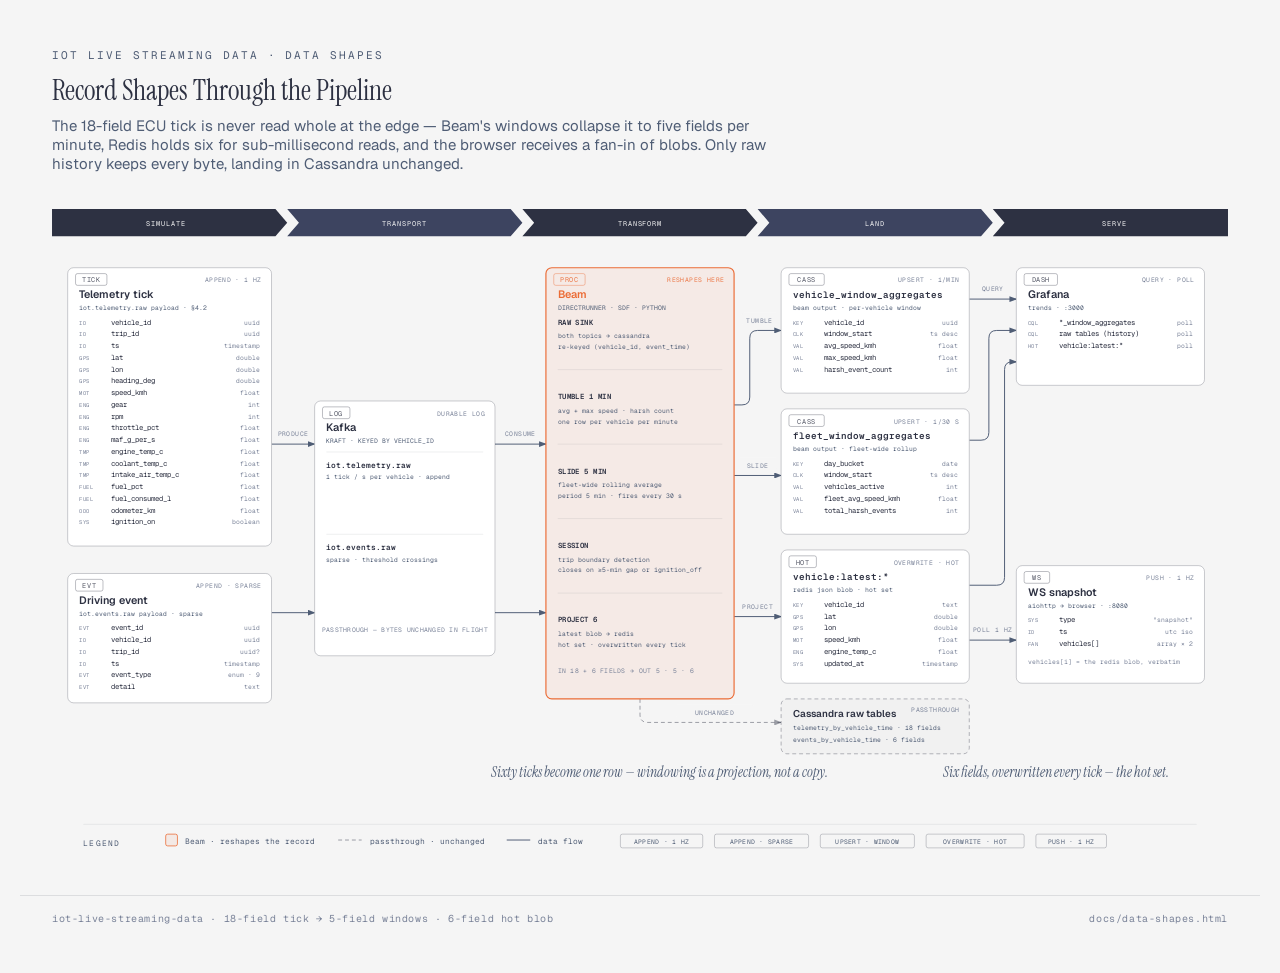
==== docs/data-shapes.html @ bb66b502 "docs: add demo gif, architecture diagrams, and gif generator script Captured demo gif of the live da" ====
<!DOCTYPE html>
<html lang="en">
<head>
  <meta charset="UTF-8">
  <meta name="viewport" content="width=device-width, initial-scale=1.0">
  <title>Fleet Telemetry Pipeline — Record Shapes</title>
  <link href="https://fonts.googleapis.com/css2?family=Instrument+Serif:ital@0;1&family=Geist:wght@400;500;600&family=Geist+Mono:wght@400;500;600&display=swap" rel="stylesheet">
  <style>
    :root {
      --paper: #f5f5f5;
      --ink: #2d3142;
      --muted: #4f5d75;
      --soft: #7a8399;
      --rule: rgba(45,49,66,0.12);
      --accent: #eb6c36;
    }
    * { margin: 0; padding: 0; box-sizing: border-box; }
    body {
      background: var(--paper);
      color: var(--ink);
      font-family: 'Geist', sans-serif;
      -webkit-font-smoothing: antialiased;
    }
    .wrap { max-width: 1240px; margin: 0 auto; padding: 3rem 2rem 2rem; }
    .eyebrow {
      font-family: 'Geist Mono', monospace;
      font-size: 11px;
      letter-spacing: 0.18em;
      text-transform: uppercase;
      color: var(--muted);
      margin-bottom: 0.75rem;
    }
    h1 {
      font-family: 'Instrument Serif', serif;
      font-weight: 400;
      font-size: 1.75rem;
      line-height: 1.2;
      margin-bottom: 0.5rem;
    }
    .subtitle {
      font-size: 15px;
      color: var(--muted);
      max-width: 72ch;
      margin-bottom: 2rem;
    }
    .diagram { width: 100%; overflow-x: auto; }
    .diagram svg { display: block; width: 100%; height: auto; }
    footer {
      max-width: 1240px;
      margin: 0 auto;
      padding: 1rem 2rem 3rem;
      border-top: 1px solid var(--rule);
      display: flex;
      justify-content: space-between;
      gap: 1rem;
      flex-wrap: wrap;
      font-family: 'Geist Mono', monospace;
      font-size: 10px;
      letter-spacing: 0.06em;
      color: var(--soft);
    }
  </style>
</head>
<body>
<div class="wrap">
  <p class="eyebrow">IoT Live Streaming Data · Data Shapes</p>
  <h1>Record Shapes Through the Pipeline</h1>
  <p class="subtitle">The 18-field ECU tick is never read whole at the edge — Beam's windows collapse it to five fields per minute, Redis holds six for sub-millisecond reads, and the browser receives a fan-in of blobs. Only raw history keeps every byte, landing in Cassandra unchanged.</p>

  <div class="diagram">
  <svg role="img" aria-labelledby="data-shapes-title data-shapes-desc" viewBox="0 0 1200 672" xmlns="http://www.w3.org/2000/svg">
    <title id="data-shapes-title">Fleet telemetry pipeline — record shapes</title>
    <desc id="data-shapes-desc">Record shapes through a fleet telemetry pipeline: an 18-field ECU telemetry tick and a 6-field driving event are produced to two Kafka topics; Beam passes both to Cassandra unchanged and reshapes them into five-field per-vehicle window aggregates, a five-field fleet rollup, and a six-field Redis latest-state blob; Grafana queries the stored tables and a WebSocket server pushes fleet snapshots to the browser.</desc>

    <defs>
      <marker id="arrow" markerWidth="8" markerHeight="6" refX="7" refY="3" orient="auto"><polygon points="0 0, 8 3, 0 6" fill="#4f5d75"/></marker>
      <marker id="arrow-dim" markerWidth="8" markerHeight="6" refX="7" refY="3" orient="auto"><polygon points="0 0, 8 3, 0 6" fill="rgba(45,49,66,0.45)"/></marker>
    </defs>

    <!-- paper -->
    <rect width="100%" height="100%" fill="#f5f5f5"/>

    <!-- ===== connectors (drawn before nodes) ===== -->
    <path d="M 224,244 H 268" fill="none" stroke="#4f5d75" stroke-width="1" marker-end="url(#arrow)"/>
    <path d="M 224,416 H 268" fill="none" stroke="#4f5d75" stroke-width="1" marker-end="url(#arrow)"/>
    <path d="M 452,244 H 504" fill="none" stroke="#4f5d75" stroke-width="1" marker-end="url(#arrow)"/>
    <path d="M 452,416 H 504" fill="none" stroke="#4f5d75" stroke-width="1" marker-end="url(#arrow)"/>
    <path d="M 696,204 H 704 Q 712,204 712,196 V 136 Q 712,128 720,128 H 744" fill="none" stroke="#4f5d75" stroke-width="1" marker-end="url(#arrow)"/>
    <path d="M 696,276 H 744" fill="none" stroke="#4f5d75" stroke-width="1" marker-end="url(#arrow)"/>
    <path d="M 696,420 H 744" fill="none" stroke="#4f5d75" stroke-width="1" marker-end="url(#arrow)"/>
    <path d="M 600,504 V 520 Q 600,528 608,528 H 744" fill="none" stroke="rgba(45,49,66,0.45)" stroke-width="1" stroke-dasharray="4,3" marker-end="url(#arrow-dim)"/>
    <path d="M 936,96 H 984" fill="none" stroke="#4f5d75" stroke-width="1" marker-end="url(#arrow)"/>
    <path d="M 936,240 H 948 Q 956,240 956,232 V 136 Q 956,128 964,128 H 984" fill="none" stroke="#4f5d75" stroke-width="1" marker-end="url(#arrow)"/>
    <path d="M 936,388 H 964 Q 972,388 972,380 V 168 Q 972,160 980,160 H 984" fill="none" stroke="#4f5d75" stroke-width="1" marker-end="url(#arrow)"/>
    <path d="M 936,444 H 984" fill="none" stroke="#4f5d75" stroke-width="1" marker-end="url(#arrow)"/>

    <!-- arrow labels (masked, 6px+ above line) -->
    <rect x="226" y="226" width="40" height="12" rx="2" fill="#f5f5f5"/>
    <text x="246" y="236" fill="#7a8399" font-size="6.5" font-family="'Geist Mono', monospace" text-anchor="middle" letter-spacing="0.06em">PRODUCE</text>
    <rect x="456" y="226" width="44" height="12" rx="2" fill="#f5f5f5"/>
    <text x="478" y="236" fill="#7a8399" font-size="6.5" font-family="'Geist Mono', monospace" text-anchor="middle" letter-spacing="0.06em">CONSUME</text>
    <rect x="704" y="110" width="36" height="12" rx="2" fill="#f5f5f5"/>
    <text x="722" y="120" fill="#7a8399" font-size="6.5" font-family="'Geist Mono', monospace" text-anchor="middle" letter-spacing="0.06em">TUMBLE</text>
    <rect x="700" y="258" width="40" height="12" rx="2" fill="#f5f5f5"/>
    <text x="720" y="268" fill="#7a8399" font-size="6.5" font-family="'Geist Mono', monospace" text-anchor="middle" letter-spacing="0.06em">SLIDE</text>
    <rect x="698" y="402" width="44" height="12" rx="2" fill="#f5f5f5"/>
    <text x="720" y="412" fill="#7a8399" font-size="6.5" font-family="'Geist Mono', monospace" text-anchor="middle" letter-spacing="0.06em">PROJECT</text>
    <rect x="636" y="510" width="80" height="12" rx="2" fill="#f5f5f5"/>
    <text x="676" y="520" fill="#7a8399" font-size="6.5" font-family="'Geist Mono', monospace" text-anchor="middle" letter-spacing="0.06em">UNCHANGED</text>
    <rect x="940" y="78" width="40" height="12" rx="2" fill="#f5f5f5"/>
    <text x="960" y="88" fill="#7a8399" font-size="6.5" font-family="'Geist Mono', monospace" text-anchor="middle" letter-spacing="0.06em">QUERY</text>
    <rect x="938" y="426" width="44" height="12" rx="2" fill="#f5f5f5"/>
    <text x="960" y="436" fill="#7a8399" font-size="6.5" font-family="'Geist Mono', monospace" text-anchor="middle" letter-spacing="0.06em">POLL 1 HZ</text>

    <!-- ===== phase chevron banner ===== -->
    <polygon points="0,4 228,4 240,18 228,32 0,32" fill="#2d3142"/>
    <polygon points="240,4 468,4 480,18 468,32 240,32 252,18" fill="#3d4460"/>
    <polygon points="480,4 708,4 720,18 708,32 480,32 492,18" fill="#2d3142"/>
    <polygon points="720,4 948,4 960,18 948,32 720,32 732,18" fill="#3d4460"/>
    <polygon points="960,4 1200,4 1200,32 960,32 972,18" fill="#2d3142"/>
    <text x="116" y="21" fill="#f5f5f5" font-size="7" font-family="'Geist Mono', monospace" text-anchor="middle" letter-spacing="0.14em">SIMULATE</text>
    <text x="360" y="21" fill="#f5f5f5" font-size="7" font-family="'Geist Mono', monospace" text-anchor="middle" letter-spacing="0.14em">TRANSPORT</text>
    <text x="600" y="21" fill="#f5f5f5" font-size="7" font-family="'Geist Mono', monospace" text-anchor="middle" letter-spacing="0.14em">TRANSFORM</text>
    <text x="840" y="21" fill="#f5f5f5" font-size="7" font-family="'Geist Mono', monospace" text-anchor="middle" letter-spacing="0.14em">LAND</text>
    <text x="1084" y="21" fill="#f5f5f5" font-size="7" font-family="'Geist Mono', monospace" text-anchor="middle" letter-spacing="0.14em">SERVE</text>

    <!-- ===== telemetry tick card (18 fields) ===== -->
    <rect x="16" y="64" width="208" height="284" rx="6" fill="#f5f5f5"/>
    <rect x="16" y="64" width="208" height="284" rx="6" fill="#ffffff" stroke="rgba(45,49,66,0.25)" stroke-width="1"/>
    <rect x="24" y="70" width="32" height="12" rx="2" fill="transparent" stroke="rgba(45,49,66,0.40)" stroke-width="0.8"/>
    <text x="40" y="79" fill="rgba(45,49,66,0.80)" font-size="7" font-family="'Geist Mono', monospace" text-anchor="middle" letter-spacing="0.08em">TICK</text>
    <text x="214" y="79" fill="#7a8399" font-size="6.5" font-family="'Geist Mono', monospace" text-anchor="end" letter-spacing="0.06em">APPEND · 1 HZ</text>
    <text x="28" y="95" fill="#2d3142" font-size="11" font-weight="600" font-family="'Geist', sans-serif">Telemetry tick</text>
    <text x="28" y="107" fill="#4f5d75" font-size="6.5" font-family="'Geist Mono', monospace">iot.telemetry.raw payload · §4.2</text>
    <g font-family="'Geist Mono', monospace" font-size="7.5" fill="#2d3142">
      <text x="60" y="122">vehicle_id</text>
      <text x="60" y="134">trip_id</text>
      <text x="60" y="146">ts</text>
      <text x="60" y="158">lat</text>
      <text x="60" y="170">lon</text>
      <text x="60" y="182">heading_deg</text>
      <text x="60" y="194">speed_kmh</text>
      <text x="60" y="206">gear</text>
      <text x="60" y="218">rpm</text>
      <text x="60" y="230">throttle_pct</text>
      <text x="60" y="242">maf_g_per_s</text>
      <text x="60" y="254">engine_temp_c</text>
      <text x="60" y="266">coolant_temp_c</text>
      <text x="60" y="278">intake_air_temp_c</text>
      <text x="60" y="290">fuel_pct</text>
      <text x="60" y="302">fuel_consumed_l</text>
      <text x="60" y="314">odometer_km</text>
      <text x="60" y="326">ignition_on</text>
    </g>
    <g font-family="'Geist Mono', monospace" font-size="5.5" fill="#7a8399" letter-spacing="0.08em">
      <text x="28" y="122">ID</text>
      <text x="28" y="134">ID</text>
      <text x="28" y="146">ID</text>
      <text x="28" y="158">GPS</text>
      <text x="28" y="170">GPS</text>
      <text x="28" y="182">GPS</text>
      <text x="28" y="194">MOT</text>
      <text x="28" y="206">ENG</text>
      <text x="28" y="218">ENG</text>
      <text x="28" y="230">ENG</text>
      <text x="28" y="242">ENG</text>
      <text x="28" y="254">TMP</text>
      <text x="28" y="266">TMP</text>
      <text x="28" y="278">TMP</text>
      <text x="28" y="290">FUEL</text>
      <text x="28" y="302">FUEL</text>
      <text x="28" y="314">ODO</text>
      <text x="28" y="326">SYS</text>
    </g>
    <g font-family="'Geist Mono', monospace" font-size="6.5" fill="#7a8399" text-anchor="end">
      <text x="212" y="122">uuid</text>
      <text x="212" y="134">uuid</text>
      <text x="212" y="146">timestamp</text>
      <text x="212" y="158">double</text>
      <text x="212" y="170">double</text>
      <text x="212" y="182">double</text>
      <text x="212" y="194">float</text>
      <text x="212" y="206">int</text>
      <text x="212" y="218">int</text>
      <text x="212" y="230">float</text>
      <text x="212" y="242">float</text>
      <text x="212" y="254">float</text>
      <text x="212" y="266">float</text>
      <text x="212" y="278">float</text>
      <text x="212" y="290">float</text>
      <text x="212" y="302">float</text>
      <text x="212" y="314">float</text>
      <text x="212" y="326">boolean</text>
    </g>

    <!-- ===== kafka card ===== -->
    <rect x="268" y="200" width="184" height="260" rx="6" fill="#f5f5f5"/>
    <rect x="268" y="200" width="184" height="260" rx="6" fill="#ffffff" stroke="rgba(45,49,66,0.25)" stroke-width="1"/>
    <rect x="276" y="206" width="28" height="12" rx="2" fill="transparent" stroke="rgba(45,49,66,0.40)" stroke-width="0.8"/>
    <text x="290" y="215" fill="rgba(45,49,66,0.80)" font-size="7" font-family="'Geist Mono', monospace" text-anchor="middle" letter-spacing="0.08em">LOG</text>
    <text x="442" y="215" fill="#7a8399" font-size="6.5" font-family="'Geist Mono', monospace" text-anchor="end" letter-spacing="0.06em">DURABLE LOG</text>
    <text x="280" y="231" fill="#2d3142" font-size="11" font-weight="600" font-family="'Geist', sans-serif">Kafka</text>
    <text x="280" y="243" fill="#4f5d75" font-size="6.5" font-family="'Geist Mono', monospace">KRAFT · KEYED BY VEHICLE_ID</text>
    <line x1="280" y1="252" x2="440" y2="252" stroke="rgba(45,49,66,0.10)" stroke-width="0.8"/>
    <text x="280" y="268" fill="#2d3142" font-size="8" font-weight="600" font-family="'Geist Mono', monospace">iot.telemetry.raw</text>
    <text x="280" y="280" fill="#4f5d75" font-size="6.5" font-family="'Geist Mono', monospace">1 tick / s per vehicle · append</text>
    <line x1="280" y1="336" x2="440" y2="336" stroke="rgba(45,49,66,0.10)" stroke-width="0.8"/>
    <text x="280" y="352" fill="#2d3142" font-size="8" font-weight="600" font-family="'Geist Mono', monospace">iot.events.raw</text>
    <text x="280" y="364" fill="#4f5d75" font-size="6.5" font-family="'Geist Mono', monospace">sparse · threshold crossings</text>
    <text x="360" y="436" fill="#7a8399" font-size="6.5" font-family="'Geist Mono', monospace" text-anchor="middle" letter-spacing="0.04em">PASSTHROUGH — BYTES UNCHANGED IN FLIGHT</text>

    <!-- ===== driving event card (6 fields) ===== -->
    <rect x="16" y="376" width="208" height="132" rx="6" fill="#f5f5f5"/>
    <rect x="16" y="376" width="208" height="132" rx="6" fill="#ffffff" stroke="rgba(45,49,66,0.25)" stroke-width="1"/>
    <rect x="24" y="382" width="28" height="12" rx="2" fill="transparent" stroke="rgba(45,49,66,0.40)" stroke-width="0.8"/>
    <text x="38" y="391" fill="rgba(45,49,66,0.80)" font-size="7" font-family="'Geist Mono', monospace" text-anchor="middle" letter-spacing="0.08em">EVT</text>
    <text x="214" y="391" fill="#7a8399" font-size="6.5" font-family="'Geist Mono', monospace" text-anchor="end" letter-spacing="0.06em">APPEND · SPARSE</text>
    <text x="28" y="407" fill="#2d3142" font-size="11" font-weight="600" font-family="'Geist', sans-serif">Driving event</text>
    <text x="28" y="419" fill="#4f5d75" font-size="6.5" font-family="'Geist Mono', monospace">iot.events.raw payload · sparse</text>
    <g font-family="'Geist Mono', monospace" font-size="7.5" fill="#2d3142">
      <text x="60" y="434">event_id</text>
      <text x="60" y="446">vehicle_id</text>
      <text x="60" y="458">trip_id</text>
      <text x="60" y="470">ts</text>
      <text x="60" y="482">event_type</text>
      <text x="60" y="494">detail</text>
    </g>
    <g font-family="'Geist Mono', monospace" font-size="5.5" fill="#7a8399" letter-spacing="0.08em">
      <text x="28" y="434">EVT</text>
      <text x="28" y="446">ID</text>
      <text x="28" y="458">ID</text>
      <text x="28" y="470">ID</text>
      <text x="28" y="482">EVT</text>
      <text x="28" y="494">EVT</text>
    </g>
    <g font-family="'Geist Mono', monospace" font-size="6.5" fill="#7a8399" text-anchor="end">
      <text x="212" y="434">uuid</text>
      <text x="212" y="446">uuid</text>
      <text x="212" y="458">uuid?</text>
      <text x="212" y="470">timestamp</text>
      <text x="212" y="482">enum · 9</text>
      <text x="212" y="494">text</text>
    </g>

    <!-- ===== beam card (focal) ===== -->
    <rect x="504" y="64" width="192" height="440" rx="6" fill="#f5f5f5"/>
    <rect x="504" y="64" width="192" height="440" rx="6" fill="rgba(235,108,54,0.08)" stroke="#eb6c36" stroke-width="1.2"/>
    <rect x="512" y="70" width="32" height="12" rx="2" fill="transparent" stroke="rgba(235,108,54,0.50)" stroke-width="0.8"/>
    <text x="528" y="79" fill="rgba(235,108,54,0.90)" font-size="7" font-family="'Geist Mono', monospace" text-anchor="middle" letter-spacing="0.08em">PROC</text>
    <text x="686" y="79" fill="rgba(235,108,54,0.90)" font-size="6.5" font-family="'Geist Mono', monospace" text-anchor="end" letter-spacing="0.06em">RESHAPES HERE</text>
    <text x="516" y="95" fill="#eb6c36" font-size="11" font-weight="600" font-family="'Geist', sans-serif">Beam</text>
    <text x="516" y="107" fill="#4f5d75" font-size="6.5" font-family="'Geist Mono', monospace">DIRECTRUNNER · SDF · PYTHON</text>
    <g font-family="'Geist Mono', monospace">
      <text x="516" y="122" fill="#2d3142" font-size="7.5" font-weight="600" letter-spacing="0.06em">RAW SINK</text>
      <text x="516" y="136" fill="#4f5d75" font-size="6.5">both topics → cassandra</text>
      <text x="516" y="147" fill="#4f5d75" font-size="6.5">re-keyed (vehicle_id, event_time)</text>
      <line x1="516" y1="168" x2="684" y2="168" stroke="rgba(45,49,66,0.10)" stroke-width="0.8"/>
      <text x="516" y="198" fill="#2d3142" font-size="7.5" font-weight="600" letter-spacing="0.06em">TUMBLE 1 MIN</text>
      <text x="516" y="212" fill="#4f5d75" font-size="6.5">avg + max speed · harsh count</text>
      <text x="516" y="223" fill="#4f5d75" font-size="6.5">one row per vehicle per minute</text>
      <line x1="516" y1="244" x2="684" y2="244" stroke="rgba(45,49,66,0.10)" stroke-width="0.8"/>
      <text x="516" y="274" fill="#2d3142" font-size="7.5" font-weight="600" letter-spacing="0.06em">SLIDE 5 MIN</text>
      <text x="516" y="288" fill="#4f5d75" font-size="6.5">fleet-wide rolling average</text>
      <text x="516" y="299" fill="#4f5d75" font-size="6.5">period 5 min · fires every 30 s</text>
      <line x1="516" y1="320" x2="684" y2="320" stroke="rgba(45,49,66,0.10)" stroke-width="0.8"/>
      <text x="516" y="350" fill="#2d3142" font-size="7.5" font-weight="600" letter-spacing="0.06em">SESSION</text>
      <text x="516" y="364" fill="#4f5d75" font-size="6.5">trip boundary detection</text>
      <text x="516" y="375" fill="#4f5d75" font-size="6.5">closes on ≥5-min gap or ignition_off</text>
      <line x1="516" y1="396" x2="684" y2="396" stroke="rgba(45,49,66,0.10)" stroke-width="0.8"/>
      <text x="516" y="426" fill="#2d3142" font-size="7.5" font-weight="600" letter-spacing="0.06em">PROJECT 6</text>
      <text x="516" y="440" fill="#4f5d75" font-size="6.5">latest blob → redis</text>
      <text x="516" y="451" fill="#4f5d75" font-size="6.5">hot set · overwritten every tick</text>
      <text x="516" y="478" fill="#7a8399" font-size="6.5" letter-spacing="0.04em">IN 18 + 6 FIELDS → OUT 5 · 5 · 6</text>
    </g>

    <!-- ===== vehicle_window_aggregates card ===== -->
    <rect x="744" y="64" width="192" height="128" rx="6" fill="#f5f5f5"/>
    <rect x="744" y="64" width="192" height="128" rx="6" fill="#ffffff" stroke="rgba(45,49,66,0.25)" stroke-width="1"/>
    <rect x="752" y="70" width="36" height="12" rx="2" fill="transparent" stroke="rgba(45,49,66,0.40)" stroke-width="0.8"/>
    <text x="770" y="79" fill="rgba(45,49,66,0.80)" font-size="7" font-family="'Geist Mono', monospace" text-anchor="middle" letter-spacing="0.08em">CASS</text>
    <text x="926" y="79" fill="#7a8399" font-size="6.5" font-family="'Geist Mono', monospace" text-anchor="end" letter-spacing="0.06em">UPSERT · 1/MIN</text>
    <text x="756" y="95" fill="#2d3142" font-size="9.5" font-weight="600" font-family="'Geist Mono', monospace">vehicle_window_aggregates</text>
    <text x="756" y="107" fill="#4f5d75" font-size="6.5" font-family="'Geist Mono', monospace">beam output · per-vehicle window</text>
    <g font-family="'Geist Mono', monospace" font-size="7.5" fill="#2d3142">
      <text x="788" y="122">vehicle_id</text>
      <text x="788" y="134">window_start</text>
      <text x="788" y="146">avg_speed_kmh</text>
      <text x="788" y="158">max_speed_kmh</text>
      <text x="788" y="170">harsh_event_count</text>
    </g>
    <g font-family="'Geist Mono', monospace" font-size="5.5" fill="#7a8399" letter-spacing="0.08em">
      <text x="756" y="122">KEY</text>
      <text x="756" y="134">CLK</text>
      <text x="756" y="146">VAL</text>
      <text x="756" y="158">VAL</text>
      <text x="756" y="170">VAL</text>
    </g>
    <g font-family="'Geist Mono', monospace" font-size="6.5" fill="#7a8399" text-anchor="end">
      <text x="924" y="122">uuid</text>
      <text x="924" y="134">ts desc</text>
      <text x="924" y="146">float</text>
      <text x="924" y="158">float</text>
      <text x="924" y="170">int</text>
    </g>

    <!-- ===== fleet_window_aggregates card ===== -->
    <rect x="744" y="208" width="192" height="128" rx="6" fill="#f5f5f5"/>
    <rect x="744" y="208" width="192" height="128" rx="6" fill="#ffffff" stroke="rgba(45,49,66,0.25)" stroke-width="1"/>
    <rect x="752" y="214" width="36" height="12" rx="2" fill="transparent" stroke="rgba(45,49,66,0.40)" stroke-width="0.8"/>
    <text x="770" y="223" fill="rgba(45,49,66,0.80)" font-size="7" font-family="'Geist Mono', monospace" text-anchor="middle" letter-spacing="0.08em">CASS</text>
    <text x="926" y="223" fill="#7a8399" font-size="6.5" font-family="'Geist Mono', monospace" text-anchor="end" letter-spacing="0.06em">UPSERT · 1/30 S</text>
    <text x="756" y="239" fill="#2d3142" font-size="9.5" font-weight="600" font-family="'Geist Mono', monospace">fleet_window_aggregates</text>
    <text x="756" y="251" fill="#4f5d75" font-size="6.5" font-family="'Geist Mono', monospace">beam output · fleet-wide rollup</text>
    <g font-family="'Geist Mono', monospace" font-size="7.5" fill="#2d3142">
      <text x="788" y="266">day_bucket</text>
      <text x="788" y="278">window_start</text>
      <text x="788" y="290">vehicles_active</text>
      <text x="788" y="302">fleet_avg_speed_kmh</text>
      <text x="788" y="314">total_harsh_events</text>
    </g>
    <g font-family="'Geist Mono', monospace" font-size="5.5" fill="#7a8399" letter-spacing="0.08em">
      <text x="756" y="266">KEY</text>
      <text x="756" y="278">CLK</text>
      <text x="756" y="290">VAL</text>
      <text x="756" y="302">VAL</text>
      <text x="756" y="314">VAL</text>
    </g>
    <g font-family="'Geist Mono', monospace" font-size="6.5" fill="#7a8399" text-anchor="end">
      <text x="924" y="266">date</text>
      <text x="924" y="278">ts desc</text>
      <text x="924" y="290">int</text>
      <text x="924" y="302">float</text>
      <text x="924" y="314">int</text>
    </g>

    <!-- ===== redis blob card ===== -->
    <rect x="744" y="352" width="192" height="136" rx="6" fill="#f5f5f5"/>
    <rect x="744" y="352" width="192" height="136" rx="6" fill="#ffffff" stroke="rgba(45,49,66,0.25)" stroke-width="1"/>
    <rect x="752" y="358" width="28" height="12" rx="2" fill="transparent" stroke="rgba(45,49,66,0.40)" stroke-width="0.8"/>
    <text x="766" y="367" fill="rgba(45,49,66,0.80)" font-size="7" font-family="'Geist Mono', monospace" text-anchor="middle" letter-spacing="0.08em">HOT</text>
    <text x="926" y="367" fill="#7a8399" font-size="6.5" font-family="'Geist Mono', monospace" text-anchor="end" letter-spacing="0.06em">OVERWRITE · HOT</text>
    <text x="756" y="383" fill="#2d3142" font-size="9.5" font-weight="600" font-family="'Geist Mono', monospace">vehicle:latest:*</text>
    <text x="756" y="395" fill="#4f5d75" font-size="6.5" font-family="'Geist Mono', monospace">redis json blob · hot set</text>
    <g font-family="'Geist Mono', monospace" font-size="7.5" fill="#2d3142">
      <text x="788" y="410">vehicle_id</text>
      <text x="788" y="422">lat</text>
      <text x="788" y="434">lon</text>
      <text x="788" y="446">speed_kmh</text>
      <text x="788" y="458">engine_temp_c</text>
      <text x="788" y="470">updated_at</text>
    </g>
    <g font-family="'Geist Mono', monospace" font-size="5.5" fill="#7a8399" letter-spacing="0.08em">
      <text x="756" y="410">KEY</text>
      <text x="756" y="422">GPS</text>
      <text x="756" y="434">GPS</text>
      <text x="756" y="446">MOT</text>
      <text x="756" y="458">ENG</text>
      <text x="756" y="470">SYS</text>
    </g>
    <g font-family="'Geist Mono', monospace" font-size="6.5" fill="#7a8399" text-anchor="end">
      <text x="924" y="410">text</text>
      <text x="924" y="422">double</text>
      <text x="924" y="434">double</text>
      <text x="924" y="446">float</text>
      <text x="924" y="458">float</text>
      <text x="924" y="470">timestamp</text>
    </g>

    <!-- ===== cassandra raw tables strip (passthrough, dashed) ===== -->
    <rect x="744" y="504" width="192" height="56" rx="6" fill="#f5f5f5"/>
    <rect x="744" y="504" width="192" height="56" rx="6" fill="rgba(45,49,66,0.02)" stroke="rgba(45,49,66,0.35)" stroke-width="1" stroke-dasharray="4,3"/>
    <text x="756" y="522" fill="#2d3142" font-size="10" font-weight="600" font-family="'Geist', sans-serif">Cassandra raw tables</text>
    <text x="926" y="517" fill="#7a8399" font-size="6.5" font-family="'Geist Mono', monospace" text-anchor="end" letter-spacing="0.06em">PASSTHROUGH</text>
    <text x="756" y="536" fill="#4f5d75" font-size="6.5" font-family="'Geist Mono', monospace">telemetry_by_vehicle_time · 18 fields</text>
    <text x="756" y="548" fill="#4f5d75" font-size="6.5" font-family="'Geist Mono', monospace">events_by_vehicle_time · 6 fields</text>

    <!-- ===== grafana card ===== -->
    <rect x="984" y="64" width="192" height="120" rx="6" fill="#f5f5f5"/>
    <rect x="984" y="64" width="192" height="120" rx="6" fill="#ffffff" stroke="rgba(45,49,66,0.25)" stroke-width="1"/>
    <rect x="992" y="70" width="34" height="12" rx="2" fill="transparent" stroke="rgba(45,49,66,0.40)" stroke-width="0.8"/>
    <text x="1009" y="79" fill="rgba(45,49,66,0.80)" font-size="7" font-family="'Geist Mono', monospace" text-anchor="middle" letter-spacing="0.08em">DASH</text>
    <text x="1166" y="79" fill="#7a8399" font-size="6.5" font-family="'Geist Mono', monospace" text-anchor="end" letter-spacing="0.06em">QUERY · POLL</text>
    <text x="996" y="95" fill="#2d3142" font-size="11" font-weight="600" font-family="'Geist', sans-serif">Grafana</text>
    <text x="996" y="107" fill="#4f5d75" font-size="6.5" font-family="'Geist Mono', monospace">trends · :3000</text>
    <g font-family="'Geist Mono', monospace" font-size="7.5" fill="#2d3142">
      <text x="1028" y="122">*_window_aggregates</text>
      <text x="1028" y="134">raw tables (history)</text>
      <text x="1028" y="146">vehicle:latest:*</text>
    </g>
    <g font-family="'Geist Mono', monospace" font-size="5.5" fill="#7a8399" letter-spacing="0.08em">
      <text x="996" y="122">CQL</text>
      <text x="996" y="134">CQL</text>
      <text x="996" y="146">HOT</text>
    </g>
    <g font-family="'Geist Mono', monospace" font-size="6.5" fill="#7a8399" text-anchor="end">
      <text x="1164" y="122">poll</text>
      <text x="1164" y="134">poll</text>
      <text x="1164" y="146">poll</text>
    </g>

    <!-- ===== ws snapshot card ===== -->
    <rect x="984" y="368" width="192" height="120" rx="6" fill="#f5f5f5"/>
    <rect x="984" y="368" width="192" height="120" rx="6" fill="#ffffff" stroke="rgba(45,49,66,0.25)" stroke-width="1"/>
    <rect x="992" y="374" width="26" height="12" rx="2" fill="transparent" stroke="rgba(45,49,66,0.40)" stroke-width="0.8"/>
    <text x="1005" y="383" fill="rgba(45,49,66,0.80)" font-size="7" font-family="'Geist Mono', monospace" text-anchor="middle" letter-spacing="0.08em">WS</text>
    <text x="1166" y="383" fill="#7a8399" font-size="6.5" font-family="'Geist Mono', monospace" text-anchor="end" letter-spacing="0.06em">PUSH · 1 HZ</text>
    <text x="996" y="399" fill="#2d3142" font-size="11" font-weight="600" font-family="'Geist', sans-serif">WS snapshot</text>
    <text x="996" y="411" fill="#4f5d75" font-size="6.5" font-family="'Geist Mono', monospace">aiohttp → browser · :8080</text>
    <g font-family="'Geist Mono', monospace" font-size="7.5" fill="#2d3142">
      <text x="1028" y="426">type</text>
      <text x="1028" y="438">ts</text>
      <text x="1028" y="450">vehicles[]</text>
    </g>
    <g font-family="'Geist Mono', monospace" font-size="5.5" fill="#7a8399" letter-spacing="0.08em">
      <text x="996" y="426">SYS</text>
      <text x="996" y="438">ID</text>
      <text x="996" y="450">FAN</text>
    </g>
    <g font-family="'Geist Mono', monospace" font-size="6.5" fill="#7a8399" text-anchor="end">
      <text x="1164" y="426">"snapshot"</text>
      <text x="1164" y="438">utc iso</text>
      <text x="1164" y="450">array × 2</text>
    </g>
    <text x="996" y="468" fill="#7a8399" font-size="6.5" font-family="'Geist Mono', monospace">vehicles[i] = the redis blob, verbatim</text>

    <!-- ===== editorial callouts ===== -->
    <text x="620" y="584" fill="#4f5d75" font-size="14" font-family="'Instrument Serif', serif" font-style="italic" text-anchor="middle">Sixty ticks become one row — windowing is a projection, not a copy.</text>
    <text x="1024" y="584" fill="#4f5d75" font-size="14" font-family="'Instrument Serif', serif" font-style="italic" text-anchor="middle">Six fields, overwritten every tick — the hot set.</text>

    <!-- ===== legend ===== -->
    <line x1="32" y1="632" x2="1168" y2="632" stroke="rgba(45,49,66,0.10)" stroke-width="0.8"/>
    <text x="32" y="654" fill="#4f5d75" font-size="8" font-family="'Geist Mono', monospace" letter-spacing="0.14em">LEGEND</text>
    <rect x="116" y="642" width="12" height="12" rx="2" fill="rgba(235,108,54,0.08)" stroke="#eb6c36" stroke-width="0.8"/>
    <text x="136" y="652" fill="#4f5d75" font-size="8" font-family="'Geist Mono', monospace">Beam · reshapes the record</text>
    <line x1="292" y1="648" x2="316" y2="648" stroke="rgba(45,49,66,0.45)" stroke-width="1" stroke-dasharray="4,3"/>
    <text x="324" y="652" fill="#4f5d75" font-size="8" font-family="'Geist Mono', monospace">passthrough · unchanged</text>
    <line x1="464" y1="648" x2="488" y2="648" stroke="#4f5d75" stroke-width="1"/>
    <text x="496" y="652" fill="#4f5d75" font-size="8" font-family="'Geist Mono', monospace">data flow</text>
    <g font-family="'Geist Mono', monospace" font-size="6.5" fill="#4f5d75" text-anchor="middle" letter-spacing="0.04em">
      <rect x="580" y="642" width="84" height="14" rx="2" fill="transparent" stroke="rgba(45,49,66,0.30)" stroke-width="0.8"/>
      <text x="622" y="652">APPEND · 1 HZ</text>
      <rect x="676" y="642" width="96" height="14" rx="2" fill="transparent" stroke="rgba(45,49,66,0.30)" stroke-width="0.8"/>
      <text x="724" y="652">APPEND · SPARSE</text>
      <rect x="784" y="642" width="96" height="14" rx="2" fill="transparent" stroke="rgba(45,49,66,0.30)" stroke-width="0.8"/>
      <text x="832" y="652">UPSERT · WINDOW</text>
      <rect x="892" y="642" width="100" height="14" rx="2" fill="transparent" stroke="rgba(45,49,66,0.30)" stroke-width="0.8"/>
      <text x="942" y="652">OVERWRITE · HOT</text>
      <rect x="1004" y="642" width="72" height="14" rx="2" fill="transparent" stroke="rgba(45,49,66,0.30)" stroke-width="0.8"/>
      <text x="1040" y="652">PUSH · 1 HZ</text>
    </g>
  </svg>
  </div>
</div>

<footer>
  <span>iot-live-streaming-data · 18-field tick → 5-field windows · 6-field hot blob</span>
  <span>docs/data-shapes.html</span>
</footer>
</body>
</html>
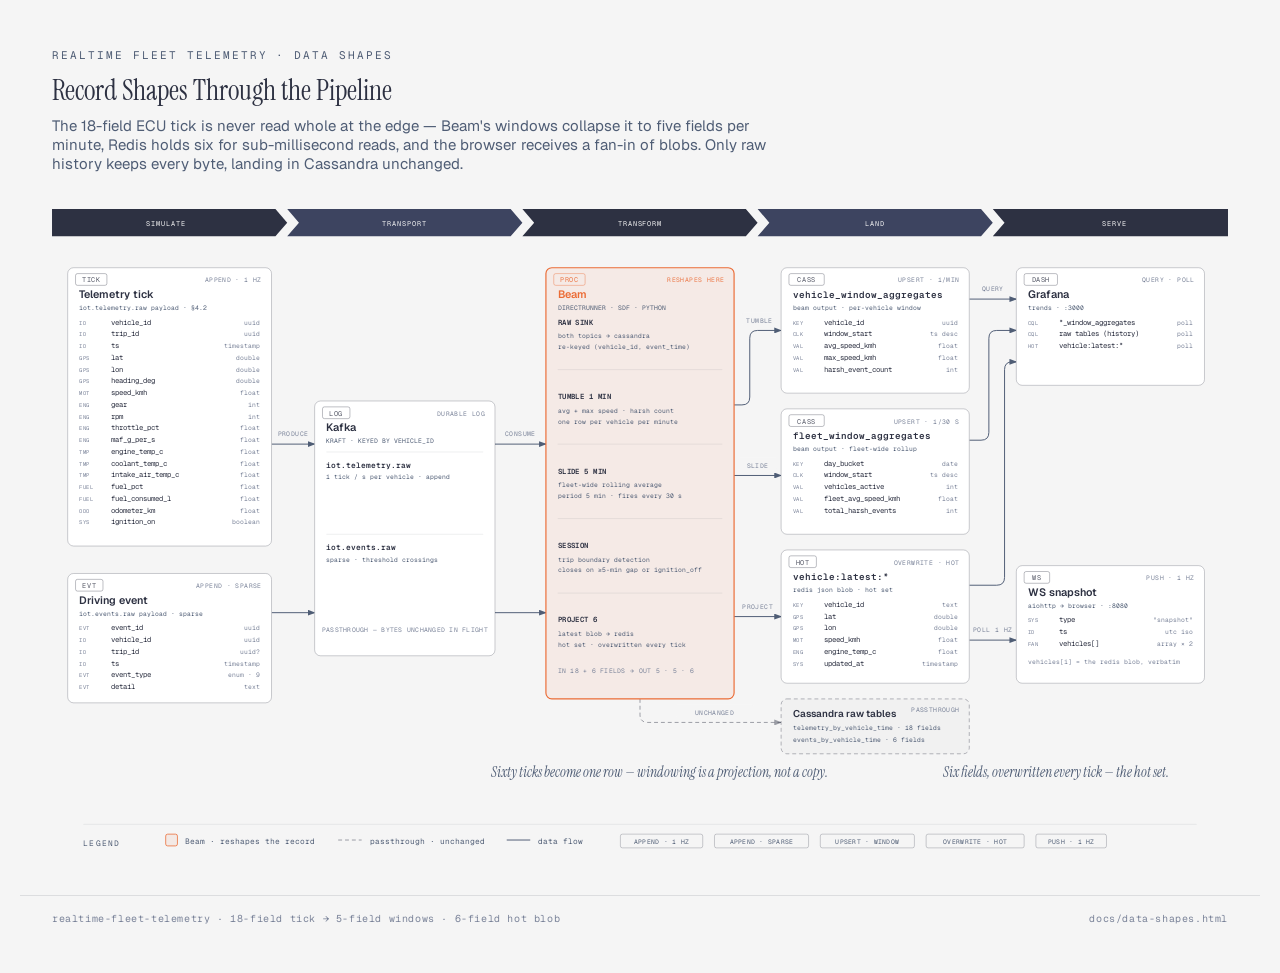
==== commit 8ed0a860: "chore: rename project to realtime-fleet-telemetry New title and repo name across README, compose pro" ====
--- a/docs/data-shapes.html
+++ b/docs/data-shapes.html
@@ -63,7 +63,7 @@
 </head>
 <body>
 <div class="wrap">
-  <p class="eyebrow">IoT Live Streaming Data · Data Shapes</p>
+  <p class="eyebrow">Realtime Fleet Telemetry · Data Shapes</p>
   <h1>Record Shapes Through the Pipeline</h1>
   <p class="subtitle">The 18-field ECU tick is never read whole at the edge — Beam's windows collapse it to five fields per minute, Redis holds six for sub-millisecond reads, and the browser receives a fan-in of blobs. Only raw history keeps every byte, landing in Cassandra unchanged.</p>
 
@@ -453,7 +453,7 @@
 </div>
 
 <footer>
-  <span>iot-live-streaming-data · 18-field tick → 5-field windows · 6-field hot blob</span>
+  <span>realtime-fleet-telemetry · 18-field tick → 5-field windows · 6-field hot blob</span>
   <span>docs/data-shapes.html</span>
 </footer>
 </body>
